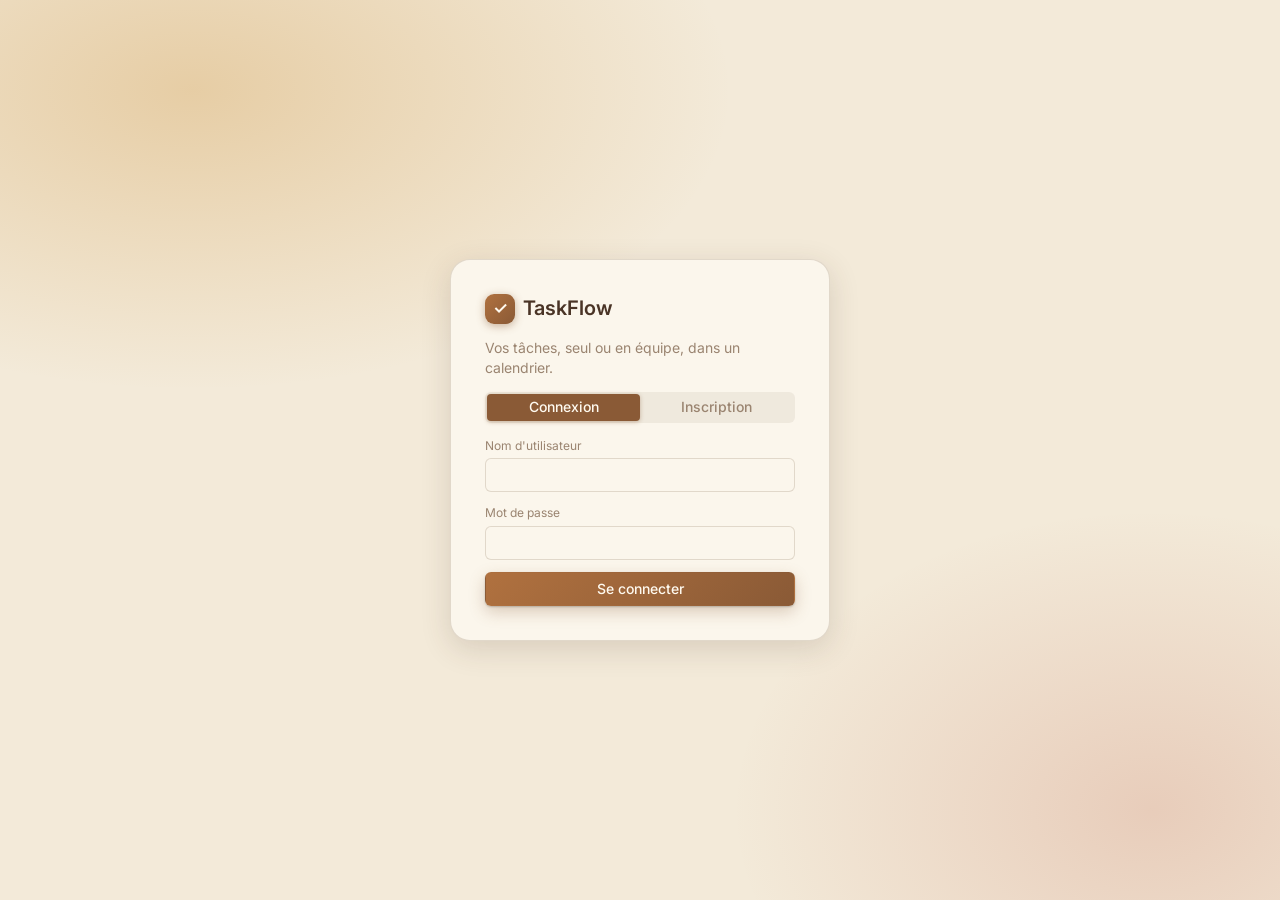
==== frontend/index.html @ 458ee718 "TaskFlow : gestion de projet (Gantt, chemin critique), calendrier à fuseaux horaires, messagerie, ad" ====
<!doctype html>
<html lang="fr">
<head>
  <meta charset="utf-8">
  <meta name="viewport" content="width=device-width, initial-scale=1">
  <title>TaskFlow</title>
  <link rel="preconnect" href="https://fonts.googleapis.com">
  <link rel="preconnect" href="https://fonts.gstatic.com" crossorigin>
  <link href="https://fonts.googleapis.com/css2?family=Inter:wght@400;500;600;700&display=swap" rel="stylesheet">
  <link rel="stylesheet" href="css/style.css">
  <script src="config.js"></script>
  <script>
    // Filet de sécurité : une erreur JavaScript ne doit jamais laisser un écran vide sans explication.
    (function () {
      function show(msg) {
        var b = document.getElementById("fatal");
        if (!b) { b = document.createElement("div"); b.id = "fatal"; b.setAttribute("role", "alert"); document.body.appendChild(b); }
        b.textContent = "Erreur d'affichage : " + msg + " — rechargez la page avec Cmd+Maj+R (ou Ctrl+F5). Si le problème persiste, signalez ce message.";
      }
      window.addEventListener("error", function (e) { show(e.message || "script introuvable"); });
      window.addEventListener("unhandledrejection", function (e) { show((e.reason && e.reason.message) || String(e.reason)); });
    })();
  </script>
</head>
<body>
  <div id="auth" hidden>
    <div class="auth-card">
      <div class="brand big"><span class="logo">✓</span> TaskFlow</div>
      <p class="muted">Vos tâches, seul ou en équipe, dans un calendrier.</p>
      <div class="seg" id="auth-tabs">
        <button class="on" data-auth-tab="login">Connexion</button>
        <button data-auth-tab="register">Inscription</button>
      </div>
      <form id="login-form" class="stack">
        <label>Nom d'utilisateur<input name="username" required autocomplete="username"></label>
        <label>Mot de passe<input name="password" type="password" required autocomplete="current-password"></label>
        <button class="btn primary">Se connecter</button>
      </form>
      <form id="register-form" class="stack" hidden>
        <label>Nom d'utilisateur<input name="username" required autocomplete="username"></label>
        <label>Email<input name="email" type="email" required autocomplete="email"></label>
        <label>Mot de passe<input name="password" type="password" required minlength="8" autocomplete="new-password"></label>
        <button class="btn primary">Créer mon compte</button>
      </form>
    </div>
  </div>

  <div id="app" hidden>
    <aside id="sidebar"></aside>
    <main>
      <header id="toolbar"></header>
      <section id="view"></section>
    </main>
    <aside id="panel"></aside>
  </div>

  <dialog id="modal"></dialog>
  <div id="toast" role="status" aria-live="polite"></div>
  <script type="module" src="js/app.js"></script>
</body>
</html>
---- frontend/css/style.css ----
:root {
  /* Palette crème & brun */
  --bg: #fbf6ec;
  --side: #f3ead9;
  --hover: rgba(98, 66, 40, 0.075);
  --border: rgba(98, 66, 40, 0.17);
  --text: #4a3426;
  --muted: #9a8470;
  --accent: #8a5a36;
  --on-accent: #fffaf0;
  --today: #b5472f;
  --danger: #b5472f;
  --ok: #5f7a3a;
  --amber: #c98a2b;
  --p1: #b5472f;
  --p2: #b9803f;
  --p3: #a39382;
  --teal: #2f8f86;
  --grad: linear-gradient(135deg, #b0713f, #8a5a36);
  --shadow-sm: 0 1px 2px rgba(74, 52, 38, 0.08), 0 2px 8px rgba(74, 52, 38, 0.05);
  --shadow: 0 8px 30px rgba(74, 52, 38, 0.16);
  --radius: 6px;
  color-scheme: light;
}
:root[data-theme="dark"] {
  --bg: #1f1812;
  --side: #271e16;
  --hover: rgba(239, 227, 208, 0.07);
  --border: rgba(239, 227, 208, 0.13);
  --text: #efe3d0;
  --muted: #a08d78;
  --accent: #d2a06a;
  --on-accent: #2a1d12;
  --today: #e3765a;
  --danger: #e3765a;
  --ok: #9bb36a;
  --amber: #e0a84a;
  --p1: #e3765a;
  --p2: #d2a06a;
  --p3: #8f8070;
  --teal: #4fb5aa;
  --grad: linear-gradient(135deg, #e0b07a, #c98f55);
  --shadow-sm: 0 1px 2px rgba(0, 0, 0, 0.4), 0 2px 8px rgba(0, 0, 0, 0.25);
  --shadow: 0 8px 30px rgba(0, 0, 0, 0.55);
  color-scheme: dark;
}

* { box-sizing: border-box; }
[hidden] { display: none !important; }
html, body { height: 100%; margin: 0; }
body {
  background: var(--bg);
  color: var(--text);
  font: 14px/1.45 Inter, -apple-system, BlinkMacSystemFont, "Segoe UI", sans-serif;
  -webkit-font-smoothing: antialiased;
}
button, input, select, textarea { font: inherit; color: inherit; }
button { cursor: pointer; background: none; border: 0; padding: 0; }
h1, h2, h3 { margin: 0; font-weight: 600; }
.muted { color: var(--muted); }
.small { font-size: 12px; }
.pad { padding: 4px 8px; }
.grow { flex: 1; min-width: 0; }
.ellipsis { overflow: hidden; text-overflow: ellipsis; white-space: nowrap; }
.row { display: flex; gap: 8px; align-items: center; }
.row.end { justify-content: flex-end; margin-top: 16px; }
.stack { display: flex; flex-direction: column; gap: 12px; }
.stack-sm { display: flex; flex-direction: column; gap: 4px; }

/* ---------- champs ---------- */
input, select, textarea {
  background: var(--bg);
  border: 1px solid var(--border);
  border-radius: var(--radius);
  padding: 6px 8px;
  min-width: 0;
}
input:focus, select:focus, textarea:focus, button:focus-visible {
  outline: 2px solid color-mix(in srgb, var(--accent) 55%, transparent);
  outline-offset: 0;
}
label { display: flex; flex-direction: column; gap: 4px; font-size: 12px; color: var(--muted); }
label.block { margin-top: 12px; }
label input, label select, label textarea { color: var(--text); font-size: 14px; }
textarea { resize: vertical; width: 100%; }
input:disabled, select:disabled, textarea:disabled { opacity: 0.7; background: transparent; }

/* ---------- boutons ---------- */
.btn {
  padding: 6px 12px; border-radius: var(--radius); border: 1px solid var(--border);
  font-weight: 500; display: inline-flex; align-items: center; gap: 8px; white-space: nowrap;
}
.btn:hover { background: var(--hover); }
.btn.primary { background: var(--accent); border-color: var(--accent); color: var(--on-accent); }
.btn.primary:hover { filter: brightness(1.08); background: var(--accent); }
.btn.ghost { border-color: transparent; }
.btn.sq { width: 30px; justify-content: center; padding: 6px 0; font-size: 16px; }
.btn.danger, .btn.ghost.danger { color: var(--danger); }
.icon-btn { width: 24px; height: 24px; border-radius: 4px; color: var(--muted); display: inline-grid; place-items: center; }
.icon-btn:hover { background: var(--hover); color: var(--text); }
kbd { font: 11px Inter, sans-serif; padding: 0 5px; border-radius: 4px; background: rgba(255, 250, 240, 0.25); }
.seg { display: inline-flex; background: var(--hover); border-radius: var(--radius); padding: 2px; }
.seg button { padding: 3px 10px; border-radius: 4px; color: var(--muted); font-weight: 500; }
.seg button.on { background: var(--bg); color: var(--text); box-shadow: 0 1px 2px rgba(0, 0, 0, 0.15); }

/* ---------- avatars ---------- */
.avatar {
  --h: 200;
  display: inline-grid; place-items: center; flex: none;
  width: 22px; height: 22px; border-radius: 50%;
  background: hsl(calc(14 + var(--h) * 0.17) 36% 42%); color: #fffaf0; font-size: 9px; font-weight: 700;
}
.avatar.sm { width: 20px; height: 20px; font-size: 8px; }
.avatar.xs { width: 16px; height: 16px; font-size: 7px; }
.avatars { display: inline-flex; align-items: center; gap: 8px; padding: 3px 6px; border-radius: var(--radius); }
.avatars:hover { background: var(--hover); }
.avatars .avatar + .avatar { margin-left: -12px; box-shadow: 0 0 0 2px var(--bg); }

/* ---------- mise en page ---------- */
#app { display: flex; height: 100vh; overflow: hidden; }
#sidebar {
  width: 248px; flex: none; background: var(--side); border-right: 1px solid var(--border);
  padding: 12px 8px; display: flex; flex-direction: column; gap: 12px; overflow-y: auto;
}
main { flex: 1; min-width: 0; display: flex; flex-direction: column; }
#toolbar { display: flex; align-items: center; gap: 12px; padding: 10px 16px; border-bottom: 1px solid var(--border); min-height: 53px; }
#toolbar h1 { font-size: 18px; white-space: nowrap; }
#toolbar h1::first-letter { text-transform: uppercase; }
#view { flex: 1; min-height: 0; overflow: auto; }
.nav { display: flex; gap: 2px; }
.tag { padding: 2px 8px; border-radius: 4px; background: var(--hover); font-size: 12px; color: var(--muted); max-width: 200px; overflow: hidden; text-overflow: ellipsis; white-space: nowrap; }
.brand { display: flex; align-items: center; gap: 8px; font-weight: 600; padding: 4px 8px; }
.brand.big { font-size: 20px; padding: 0; }
.logo { display: inline-grid; place-items: center; width: 22px; height: 22px; border-radius: 6px; background: var(--accent); color: var(--on-accent); font-size: 13px; }

/* ---------- barre latérale ---------- */
.side-section { display: flex; flex-direction: column; gap: 2px; border-radius: var(--radius); }
.side-section.grow { flex: 1; min-height: 80px; }
.side-title { display: flex; align-items: center; justify-content: space-between; padding: 4px 8px; font-size: 12px; font-weight: 500; color: var(--muted); }
.count { font-size: 11px; background: var(--hover); border-radius: 10px; padding: 0 7px; color: var(--muted); }
.proj { display: flex; align-items: center; gap: 8px; padding: 5px 8px; border-radius: var(--radius); text-align: left; overflow: hidden; white-space: nowrap; text-overflow: ellipsis; }
.proj:hover { background: var(--hover); }
.proj.active { background: var(--hover); font-weight: 600; }
.dot { --h: 200; width: 8px; height: 8px; border-radius: 50%; background: hsl(calc(14 + var(--h) * 0.17) 42% 48%); flex: none; }
.side-foot { display: flex; align-items: center; gap: 6px; padding: 8px 4px 0; border-top: 1px solid var(--border); }

.mini { padding: 0 4px; }
.mini-head { display: flex; justify-content: space-between; align-items: center; padding: 2px 4px 6px; text-transform: capitalize; }
.mini-grid { display: grid; grid-template-columns: repeat(7, 1fr); gap: 1px; text-align: center; }
.mini-grid i { font-style: normal; font-size: 10px; color: var(--muted); padding: 2px 0; }
.mday { height: 26px; border-radius: 50%; font-size: 12px; position: relative; }
.mday:hover { background: var(--hover); }
.mday.out { color: var(--muted); opacity: 0.55; }
.mday.inweek { background: var(--hover); border-radius: 0; }
.mday.today { background: var(--today); color: var(--on-accent); font-weight: 600; border-radius: 50%; }
.mday.has::after { content: ""; position: absolute; bottom: 2px; left: 50%; width: 3px; height: 3px; margin-left: -1.5px; border-radius: 50%; background: var(--accent); }
.mday.today.has::after { background: var(--on-accent); }

.dragging { opacity: 0.4; }
.drop-over { background: color-mix(in srgb, var(--accent) 12%, transparent) !important; outline: 1px dashed var(--accent); outline-offset: -2px; }

.more { text-align: left; font-size: 11px; color: var(--muted); padding: 0 6px; }
.more:hover { color: var(--text); }

/* ---------- tableau ---------- */
.board { display: grid; grid-template-columns: repeat(3, minmax(240px, 1fr)); gap: 16px; padding: 16px; align-items: start; min-height: 100%; }
.col { background: var(--side); border-radius: 8px; padding: 8px; min-height: 200px; }
.col-head { display: flex; align-items: center; gap: 8px; padding: 4px 6px 8px; }
.card { --c: var(--p2); background: var(--bg); border: 1px solid var(--border); border-left: 3px solid var(--c); border-radius: var(--radius); padding: 8px 10px; cursor: pointer; }
.card.p1 { --c: var(--p1); } .card.p3 { --c: var(--p3); }
.card:hover { box-shadow: 0 2px 8px rgba(0, 0, 0, 0.1); }
.card .meta { display: flex; gap: 8px; align-items: center; margin-top: 6px; font-size: 12px; color: var(--muted); }
.late-text { color: var(--today); }

/* ---------- panneau de détail ---------- */
#panel {
  width: 0; flex: none; overflow: hidden; border-left: 0 solid var(--border);
  background: var(--bg); transition: width 0.18s ease;
}
#panel.open { width: 360px; border-left-width: 1px; overflow-y: auto; padding: 12px 16px 24px; }
.panel-head { display: flex; justify-content: space-between; align-items: center; margin-bottom: 8px; }
.title-input { width: 100%; font-size: 20px; font-weight: 600; border-color: transparent; padding: 6px 4px; background: transparent; }
.title-input:hover:not(:disabled) { background: var(--hover); }
.props { display: grid; grid-template-columns: 1fr 1fr; gap: 10px; margin-top: 8px; }
.comments { margin-top: 20px; border-top: 1px solid var(--border); padding-top: 12px; }
.comments h3, .modal-card h3 { font-size: 13px; margin: 14px 0 8px; }
.comment { display: flex; gap: 8px; margin-bottom: 12px; }
.comments form input { flex: 1; }

/* ---------- modales, notifications, états vides ---------- */
dialog { border: 0; padding: 0; background: transparent; color: var(--text); max-width: 100vw; }
dialog::backdrop { background: rgba(0, 0, 0, 0.45); }
.modal-card { width: min(480px, 92vw); background: var(--bg); border: 1px solid var(--border); border-radius: 10px; box-shadow: var(--shadow); padding: 20px; }
.modal-card h2 { font-size: 16px; margin-bottom: 4px; }
.member { display: flex; align-items: center; gap: 10px; padding: 4px 0; }
.empty { display: grid; place-content: center; justify-items: center; gap: 12px; height: 100%; text-align: center; }
#toast {
  position: fixed; bottom: 20px; left: 50%; transform: translate(-50%, 20px); opacity: 0; pointer-events: none;
  background: var(--text); color: var(--bg); padding: 8px 14px; border-radius: var(--radius);
  white-space: pre-line; max-width: 80vw; transition: 0.2s; z-index: 10;
}
#toast.show { opacity: 1; transform: translate(-50%, 0); }

/* ---------- authentification ---------- */
#auth { min-height: 100vh; display: grid; place-items: center; padding: 16px; background: var(--side); }
.auth-card { width: min(380px, 100%); background: var(--bg); border: 1px solid var(--border); border-radius: 12px; box-shadow: var(--shadow); padding: 28px; display: flex; flex-direction: column; gap: 14px; }
.auth-card p { margin: 0; }
.auth-card .seg { align-self: stretch; }
.auth-card .seg button { flex: 1; }
.auth-card .btn { justify-content: center; }

/* ---------- petits écrans ---------- */
@media (max-width: 900px) {
  #sidebar { display: none; }
  #panel.open { position: fixed; inset: 0 0 0 auto; width: min(360px, 100vw); box-shadow: var(--shadow); z-index: 5; }
  #toolbar { flex-wrap: wrap; }
  .tag, .avatars .muted { display: none; }
}
@media (prefers-reduced-motion: reduce) { * { transition: none !important; } }

/* ---------- vue liste ---------- */
.list { max-width: 980px; margin: 0 auto; padding: 16px 24px 48px; }
.quick-add { display: flex; align-items: center; gap: 8px; border: 1px solid var(--border); border-radius: 8px; padding: 2px 12px; margin-bottom: 12px; }
.quick-add:focus-within { border-color: var(--accent); box-shadow: 0 0 0 3px color-mix(in srgb, var(--accent) 20%, transparent); }
.quick-add .plus { color: var(--muted); font-size: 18px; }
.quick-add input { flex: 1; border: 0; outline: 0 !important; background: transparent; padding: 9px 0; font-size: 14px; }
.filters { display: flex; align-items: center; gap: 14px; flex-wrap: wrap; padding: 6px 0 10px; border-bottom: 1px solid var(--border); }
label.inline { flex-direction: row; align-items: center; gap: 6px; }
label.inline select { padding: 3px 6px; font-size: 12px; }
.group { margin-top: 18px; }
.group-head { display: flex; align-items: center; gap: 8px; padding: 4px 8px; font-size: 13px; }
.task-row { display: grid; grid-template-columns: 22px 8px minmax(0, 1fr) 84px 130px 90px; gap: 10px; align-items: center; padding: 7px 8px; border-radius: var(--radius); cursor: pointer; border-bottom: 1px solid color-mix(in srgb, var(--border) 50%, transparent); }
.task-row:hover { background: var(--hover); }
.task-row.done .r-title { text-decoration: line-through; color: var(--muted); }
.check { width: 18px; height: 18px; border-radius: 50%; border: 1.5px solid var(--muted); display: inline-grid; place-items: center; font-size: 11px; color: transparent; }
button.check:hover { border-color: var(--accent); color: var(--accent); }
.check.on { background: var(--accent); border-color: var(--accent); color: var(--on-accent); }
.pdot { width: 8px; height: 8px; border-radius: 50%; background: var(--p2); }
.pdot.p1 { background: var(--p1); } .pdot.p3 { background: var(--p3); }
.r-title { overflow: hidden; text-overflow: ellipsis; white-space: nowrap; font-weight: 500; }
.pill { justify-self: start; font-size: 11px; padding: 1px 8px; border-radius: 10px; background: var(--hover); color: var(--muted); white-space: nowrap; }
.pill.s-doing { background: color-mix(in srgb, var(--accent) 20%, transparent); color: var(--accent); }
.pill.s-done { background: color-mix(in srgb, var(--ok) 18%, transparent); color: var(--ok); }
.r-who { display: flex; align-items: center; gap: 6px; font-size: 12px; min-width: 0; }
.r-date { text-align: right; font-size: 12px; color: var(--muted); white-space: nowrap; }
.small-empty { padding: 48px 0; height: auto; }
@media (max-width: 700px) {
  .task-row { grid-template-columns: 22px 8px minmax(0, 1fr) 80px; }
  .task-row .pill, .task-row .r-who { display: none; }
  .list { padding: 12px; }
}

/* ---------- gestion de projet : indicateurs ---------- */
#view:has(.gantt) { display: flex; flex-direction: column; overflow: hidden; }
.kpis { display: grid; grid-template-columns: repeat(4, minmax(150px, 1fr)); gap: 12px; padding: 14px 16px 8px; }
.kpi { border: 1px solid var(--border); border-radius: 10px; padding: 10px 14px; display: flex; flex-direction: column; gap: 2px; background: var(--bg); }
.k-label { font-size: 12px; color: var(--muted); }
.kpi b { font-size: 22px; font-weight: 600; letter-spacing: -0.01em; }
.kpi small { color: var(--muted); font-size: 12px; }
.kpi b.bad, .bad { color: var(--today); }
.ok { color: var(--ok); }
.meter { height: 5px; border-radius: 3px; background: var(--hover); overflow: hidden; margin: 2px 0; }
.meter i { display: block; height: 100%; background: var(--accent); border-radius: 3px; }
.g-tools { display: flex; gap: 16px; align-items: flex-start; justify-content: space-between; padding: 4px 16px 10px; flex-wrap: wrap; }
.risks { display: flex; flex-direction: column; gap: 2px; min-width: 260px; flex: 1; }
.risk { display: flex; align-items: center; gap: 8px; text-align: left; font-size: 12.5px; padding: 3px 6px; border-radius: var(--radius); }
button.risk:hover { background: var(--hover); }
.sev { width: 8px; height: 8px; border-radius: 50%; flex: none; background: var(--muted); }
.sev-high { background: var(--today); } .sev-medium { background: var(--amber); } .sev-low { background: var(--accent); } .sev-ok { background: var(--ok); }
.g-actions { display: flex; gap: 8px; align-items: center; flex-wrap: wrap; justify-content: flex-end; }
.btn:disabled { opacity: 0.45; cursor: not-allowed; }
.workload { display: flex; gap: 6px; }
.wl { font-size: 12px; padding: 2px 8px; border-radius: 10px; background: var(--hover); color: var(--muted); }
.wl b { color: var(--text); margin-left: 2px; }
.wl.over { background: color-mix(in srgb, var(--today) 18%, transparent); color: var(--today); }
.check-label { cursor: pointer; }

/* ---------- Gantt ---------- */
.gantt { flex: 1; min-height: 0; overflow: auto; border-top: 1px solid var(--border); position: relative; }
.g-head { position: sticky; top: 0; z-index: 6; display: flex; width: max-content; background: var(--bg); border-bottom: 1px solid var(--border); }
.g-corner { position: sticky; left: 0; z-index: 7; flex: none; width: 260px; background: var(--bg); border-right: 1px solid var(--border); padding: 28px 12px 6px; font-size: 12px; color: var(--muted); }
.g-months { display: flex; height: 22px; }
.g-month { flex: none; font-size: 12px; font-weight: 600; text-transform: capitalize; padding: 3px 8px; border-left: 1px solid var(--border); overflow: hidden; white-space: nowrap; }
.g-days { display: flex; height: 34px; border-top: 1px solid color-mix(in srgb, var(--border) 60%, transparent); }
.g-day { flex: none; display: flex; flex-direction: column; align-items: center; justify-content: center; font-size: 11px; color: var(--muted); line-height: 1.15; }
.g-day small { font-size: 9px; text-transform: uppercase; }
.g-day.wk { background: color-mix(in srgb, var(--hover) 70%, transparent); }
.g-day.today { color: var(--today); font-weight: 700; }
.g-body { display: flex; width: max-content; }
.g-names { position: sticky; left: 0; z-index: 4; flex: none; width: 260px; background: var(--bg); border-right: 1px solid var(--border); }
.g-name { display: flex; align-items: center; gap: 8px; padding: 0 12px; border-bottom: 1px solid color-mix(in srgb, var(--border) 55%, transparent); cursor: pointer; font-size: 13px; }
.g-name:hover { background: var(--hover); }
.g-name.done { color: var(--muted); }
.g-name.unplanned { color: var(--muted); font-style: italic; }
.crit-dot { width: 6px; height: 6px; border-radius: 50%; background: var(--today); flex: none; }
.crit-dot.off { background: transparent; }
.g-canvas { position: relative; flex: none; cursor: default;
  background-image: linear-gradient(to bottom, transparent calc(var(--row) - 1px), color-mix(in srgb, var(--border) 55%, transparent) calc(var(--row) - 1px));
  background-size: 100% var(--row); }
.g-wk { position: absolute; top: 0; bottom: 0; background: color-mix(in srgb, var(--hover) 60%, transparent); }
.g-today { position: absolute; top: 0; bottom: 0; width: 2px; margin-left: -1px; background: var(--today); opacity: 0.75; z-index: 2; }
.g-deadline { position: absolute; top: 0; bottom: 0; border-left: 2px dashed var(--amber); z-index: 2; }
.g-deadline span { position: sticky; top: 2px; margin-left: 4px; font-size: 11px; color: var(--amber); background: var(--bg); padding: 0 4px; border-radius: 3px; }
.g-svg { position: absolute; inset: 0; pointer-events: none; z-index: 3; overflow: visible; }
.g-arrow { fill: none; stroke: var(--muted); stroke-width: 1.3; opacity: 0.85; }
.g-arrow.hot { stroke: var(--today); stroke-width: 1.8; opacity: 1; }
.arr-head { fill: var(--muted); } .arr-head.hot { fill: var(--today); }

.gbar { --c: var(--p2); position: absolute; z-index: 4; height: 24px; border-radius: 6px; cursor: grab; overflow: hidden;
  background: color-mix(in srgb, var(--c) 24%, var(--bg)); border: 1px solid color-mix(in srgb, var(--c) 70%, transparent); touch-action: none; user-select: none; }
.gbar.p1 { --c: var(--p1); } .gbar.p3 { --c: var(--p3); }
.gbar.ro { cursor: pointer; }
.gbar:hover { background: color-mix(in srgb, var(--c) 34%, var(--bg)); }
.gbar .fill { position: absolute; left: 0; top: 0; bottom: 0; background: color-mix(in srgb, var(--c) 55%, transparent); pointer-events: none; }
.gbar.done { opacity: 0.6; }
.gbar.crit { box-shadow: 0 0 0 2px color-mix(in srgb, var(--today) 80%, transparent); }
.gbar.late:not(.done) { border-style: dashed; border-color: var(--today); }
.gbar.dragging { cursor: grabbing; opacity: 0.85; box-shadow: var(--shadow); z-index: 8; }
.gbar .h { position: absolute; top: 0; bottom: 0; width: 7px; cursor: ew-resize; z-index: 2; opacity: 0; background: color-mix(in srgb, var(--c) 80%, transparent); }
.gbar:hover .h { opacity: 0.55; }
.gbar .h.l { left: 0; } .gbar .h.r { right: 0; }
.gb-title { position: relative; display: block; padding: 0 10px; line-height: 22px; font-size: 12px; font-weight: 500; white-space: nowrap; overflow: hidden; text-overflow: ellipsis; pointer-events: none; }
.gb-out { position: absolute; z-index: 4; line-height: 22px; font-size: 12px; color: var(--muted); white-space: nowrap; pointer-events: none; }
.gmile { --c: var(--p2); position: absolute; z-index: 4; width: 14px; height: 14px; margin: 2px; transform: rotate(45deg); border-radius: 2px; cursor: pointer;
  background: var(--c); border: 1px solid color-mix(in srgb, var(--c) 60%, #2a1d12); }
.gmile.p1 { --c: var(--p1); } .gmile.p3 { --c: var(--p3); }
.gmile.done { opacity: 0.5; } .gmile.crit { box-shadow: 0 0 0 2px color-mix(in srgb, var(--today) 80%, transparent); }

/* ---------- panneau : dépendances ; fenêtres IA ---------- */
.deps { margin-top: 14px; border-top: 1px solid var(--border); padding-top: 10px; max-height: 190px; overflow-y: auto; }
.deps h3 { font-size: 13px; margin: 0 0 6px; }
label.inline.dep { padding: 2px 0; }
.nowrap { white-space: nowrap; }
.modal-card { max-height: 92vh; overflow-y: auto; }

@media (max-width: 900px) {
  .kpis { grid-template-columns: repeat(2, 1fr); }
  .g-corner, .g-names { width: 150px; }
}

/* ---------- vue Équipe ---------- */
.team-view { padding: 18px 20px 40px; max-width: 1200px; margin: 0 auto; }
.team-head { display: flex; align-items: baseline; gap: 14px; margin-bottom: 14px; flex-wrap: wrap; }
.team-head h2 { font-size: 18px; }
.team-grid { display: grid; grid-template-columns: repeat(auto-fill, minmax(300px, 1fr)); gap: 14px; align-items: start; }
.member-card { --st: var(--muted); border: 1px solid var(--border); border-top: 3px solid var(--st); border-radius: 10px; background: var(--bg); padding: 12px 14px 14px; display: flex; flex-direction: column; gap: 10px; }
.member-card.st-late { --st: var(--today); }
.member-card.st-over { --st: var(--amber); }
.member-card.st-ok { --st: var(--ok); }
.member-card.st-free { --st: var(--muted); }
.member-card header { display: flex; align-items: center; gap: 10px; }
.member-card .avatar { width: 32px; height: 32px; font-size: 11px; }
.badge { font-size: 11px; font-weight: 600; padding: 2px 9px; border-radius: 10px; white-space: nowrap; background: color-mix(in srgb, var(--st) 16%, transparent); color: var(--st); }
.badge.st-late { --st: var(--today); } .badge.st-over { --st: var(--amber); } .badge.st-ok { --st: var(--ok); } .badge.st-free { --st: var(--muted); }
.tm-progress small { font-size: 12px; }
.tm-sec h4 { margin: 0 0 4px; font-size: 11px; font-weight: 600; text-transform: uppercase; letter-spacing: 0.05em; color: var(--muted); }
.tl { display: flex; align-items: center; gap: 10px; width: 100%; text-align: left; padding: 5px 8px; border-radius: var(--radius); font-size: 13px; }
.tl:hover { background: var(--hover); }
.tl-meta { font-size: 12px; color: var(--muted); white-space: nowrap; }
.tl.late .tl-meta { color: var(--today); font-weight: 600; }
.member-card p { margin: 0; }

/* ---------- tableaux de bord ---------- */
.dash { max-width: 1240px; margin: 0 auto; padding: 18px 20px 48px; }
.dash-hello { margin-bottom: 14px; }
.dash-hello h2 { font-size: 24px; letter-spacing: -0.02em; }
.dash-hello p { margin: 4px 0 0; }
.dash-kpis { padding: 0 0 14px; }
.dash-kpis.five { grid-template-columns: repeat(5, minmax(140px, 1fr)); }
.dash-grid { display: grid; grid-template-columns: repeat(12, minmax(0, 1fr)); gap: 14px; }
.card { border: 1px solid var(--border); border-radius: 12px; background: var(--bg); padding: 14px 16px 16px; min-width: 0; }
.card > header { display: flex; align-items: center; justify-content: space-between; gap: 8px; margin-bottom: 10px; }
.card h3 { font-size: 13px; font-weight: 600; margin: 0; }
.span-4 { grid-column: span 4; } .span-5 { grid-column: span 5; } .span-6 { grid-column: span 6; }
.span-7 { grid-column: span 7; } .span-8 { grid-column: span 8; } .span-12 { grid-column: span 12; }
.block { display: block; }
.sub { margin: 14px 0 6px; font-size: 11px; font-weight: 600; text-transform: uppercase; letter-spacing: 0.05em; color: var(--muted); }

/* graphiques */
.chart { width: 100%; height: auto; display: block; overflow: visible; }
.chart .ax { fill: var(--muted); font-size: 10px; }
.chart .grid { stroke: var(--border); stroke-width: 1; }
.chart .seg-bg { fill: none; stroke: var(--hover); }
.chart .seg { fill: none; }
.seg-todo { stroke: var(--p3); } .seg-doing { stroke: var(--accent); } .seg-done { stroke: var(--ok); } .seg-ring { stroke: var(--accent); }
.chart .d-top { fill: var(--text); font-size: 26px; font-weight: 600; }
.chart .r-txt { fill: var(--text); font-size: 11px; font-weight: 600; }
.chart.ring { width: 46px; height: 46px; flex: none; }
.chart.donut { width: 140px; flex: none; }
.chart .l-created { fill: none; stroke: var(--muted); stroke-width: 1.8; stroke-dasharray: 5 4; }
.chart .l-done { fill: none; stroke: var(--ok); stroke-width: 2.2; }
.chart .a-done { fill: color-mix(in srgb, var(--ok) 16%, transparent); }
.chart .dot-created { fill: var(--muted); } .chart .dot-done { fill: var(--ok); }
.chart .bar { fill: color-mix(in srgb, var(--accent) 70%, var(--bg)); }
.chart .bar.today { fill: var(--accent); }
.split { display: flex; align-items: center; gap: 18px; }
.legend-list { list-style: none; margin: 0; padding: 0; display: flex; flex-direction: column; gap: 6px; flex: 1; font-size: 13px; }
.legend-list li { display: flex; align-items: center; gap: 8px; }
.legend-list b { margin-left: auto; }
.sw { display: inline-block; width: 10px; height: 10px; border-radius: 3px; flex: none; }
.sw.seg-todo { background: var(--p3); } .sw.seg-doing { background: var(--accent); } .sw.seg-done, .sw.l-done, .sw.s-done { background: var(--ok); }
.sw.l-created { background: var(--muted); } .sw.s-open { background: var(--p2); } .sw.s-late { background: var(--today); }
.legend { display: flex; align-items: center; gap: 6px; margin: 8px 0 0; font-size: 12px; color: var(--muted); flex-wrap: wrap; }
.legend .sw { margin-left: 10px; } .legend .sw:first-child { margin-left: 0; }
.pbar { display: grid; grid-template-columns: 62px 1fr 22px; align-items: center; gap: 8px; font-size: 12px; padding: 2px 0; }
.pbar > div { height: 6px; border-radius: 3px; background: var(--hover); overflow: hidden; }
.pbar i { display: block; height: 100%; border-radius: 3px; } .pbar i.p1 { background: var(--p1); } .pbar i.p2 { background: var(--p2); } .pbar i.p3 { background: var(--p3); }
.pbar b { text-align: right; }

/* accueil : focus, semaine, alertes, projets */
.frows, .alerts, .drows, .trows, .risks-list { display: flex; flex-direction: column; gap: 2px; }
.frow { display: flex; align-items: center; gap: 10px; padding: 3px 4px; border-radius: var(--radius); }
.frow:hover { background: var(--hover); }
.frow-main { display: flex; align-items: center; gap: 10px; flex: 1; min-width: 0; text-align: left; padding: 4px 0; font-size: 13.5px; font-weight: 500; }
.frow.is-late .frow-main { font-weight: 600; }
.late-text.small, .small.late-text { font-size: 12px; }
.wstrip { display: grid; grid-template-columns: repeat(7, minmax(0, 1fr)); gap: 6px; }
.wday { border: 1px solid var(--border); border-radius: 8px; padding: 6px; min-height: 96px; display: flex; flex-direction: column; gap: 4px; min-width: 0; }
.wday.today { border-color: var(--today); background: color-mix(in srgb, var(--today) 6%, transparent); }
.wday-h { display: flex; align-items: baseline; justify-content: space-between; font-size: 11px; color: var(--muted); text-transform: capitalize; }
.wday-h b { font-size: 15px; color: var(--text); font-weight: 600; }
.wday.today .wday-h b { color: var(--today); }
.wchip { text-align: left; font-size: 11.5px; padding: 2px 6px; border-radius: 4px; overflow: hidden; text-overflow: ellipsis; white-space: nowrap;
  background: color-mix(in srgb, var(--accent) 16%, var(--bg)); border-left: 3px solid var(--accent); }
.wchip:hover { background: color-mix(in srgb, var(--accent) 28%, var(--bg)); }
.alert { display: flex; align-items: center; gap: 10px; text-align: left; padding: 6px 6px; border-radius: var(--radius); font-size: 13px; }
.alert:hover { background: var(--hover); }
.proj-cards { display: grid; grid-template-columns: repeat(auto-fill, minmax(290px, 1fr)); gap: 12px; }
.proj-card { --st: var(--muted); display: flex; align-items: center; gap: 14px; text-align: left; border: 1px solid var(--border); border-left: 4px solid var(--st); border-radius: 10px; padding: 12px 14px; }
.proj-card:hover { background: var(--hover); }
.proj-card.h-ok { --st: var(--ok); } .proj-card.h-risk { --st: var(--amber); } .proj-card.h-late { --st: var(--today); } .proj-card.h-free { --st: var(--muted); }
.pc-name { font-weight: 600; font-size: 14.5px; }
.pc-line { display: flex; align-items: center; gap: 8px; margin-top: 6px; flex-wrap: wrap; }
.badge.h-ok { --st: var(--ok); } .badge.h-risk { --st: var(--amber); } .badge.h-late { --st: var(--today); } .badge.h-free { --st: var(--muted); }

/* synthèse projet : équipe, échéances */
.trow { display: grid; grid-template-columns: 20px 90px 1fr auto; align-items: center; gap: 10px; text-align: left; padding: 5px 4px; border-radius: var(--radius); }
.trow:hover { background: var(--hover); }
.tname { font-size: 13px; }
.stack-bar { display: flex; height: 10px; border-radius: 5px; overflow: hidden; background: var(--hover); }
.stack-bar i { display: block; height: 100%; } .stack-bar .s-done { background: var(--ok); } .stack-bar .s-open { background: var(--p2); } .stack-bar .s-late { background: var(--today); }
.drow { display: flex; align-items: center; gap: 10px; text-align: left; padding: 5px 6px; border-radius: var(--radius); font-size: 13px; }
button.drow:hover { background: var(--hover); }
.dd { width: 52px; flex: none; font-size: 12px; font-weight: 600; color: var(--accent); }
.dd.ok { color: var(--ok); }
.homebtn { font-weight: 600; margin-bottom: 4px; }
.home-ico { width: 14px; text-align: center; font-size: 15px; color: var(--accent); }

@media (max-width: 1000px) {
  .span-4, .span-5, .span-6, .span-7, .span-8 { grid-column: span 12; }
  .dash-kpis.five { grid-template-columns: repeat(2, 1fr); }
  .wstrip { grid-template-columns: repeat(7, minmax(88px, 1fr)); overflow-x: auto; }
}

/* ---------- administration ---------- */
.admin { max-width: 1240px; margin: 0 auto; padding: 18px 20px 48px; display: flex; flex-direction: column; gap: 14px; }
.admin-tabs { align-self: flex-start; }
.admin-kpis { padding: 0; grid-template-columns: repeat(auto-fit, minmax(150px, 1fr)); }
.admin-bar { display: flex; gap: 10px; align-items: center; flex-wrap: wrap; }
.admin-bar input[type="search"] { min-width: 260px; flex: 0 1 340px; }
.tbl-wrap { border: 1px solid var(--border); border-radius: 12px; overflow: auto; background: var(--bg); }
.tbl { width: 100%; border-collapse: collapse; font-size: 13px; }
.tbl th { text-align: left; font-size: 11px; font-weight: 600; text-transform: uppercase; letter-spacing: 0.05em; color: var(--muted); padding: 9px 12px; background: var(--side); border-bottom: 1px solid var(--border); white-space: nowrap; }
.tbl td { padding: 9px 12px; border-bottom: 1px solid color-mix(in srgb, var(--border) 60%, transparent); vertical-align: middle; }
.tbl tbody tr:last-child td { border-bottom: 0; }
.tbl tbody tr:hover { background: var(--hover); }
.tbl tr.off td { opacity: 0.6; }
.tbl tr.off td.acts { opacity: 1; }
.ucell { display: flex; align-items: center; gap: 10px; }
.acts { text-align: right; white-space: nowrap; }
.btn.sm { padding: 3px 8px; font-size: 12px; }
.btn.ghost.danger:hover { background: color-mix(in srgb, var(--today) 12%, transparent); }
.btn.danger-fill { background: var(--today); border-color: var(--today); }
.status-list { list-style: none; margin: 0; padding: 0; display: flex; flex-direction: column; gap: 10px; font-size: 13.5px; }
.status-list li { display: flex; align-items: center; gap: 10px; }
.settings { padding: 4px 16px; }
.setting { display: flex; align-items: center; gap: 20px; padding: 14px 0; border-bottom: 1px solid var(--border); cursor: pointer; }
.setting:last-child { border-bottom: 0; }
.switch { appearance: none; -webkit-appearance: none; width: 38px; height: 22px; border-radius: 11px; background: var(--hover); border: 1px solid var(--border); position: relative; cursor: pointer; flex: none; transition: background 0.15s; padding: 0; }
.switch::after { content: ""; position: absolute; top: 2px; left: 2px; width: 16px; height: 16px; border-radius: 50%; background: var(--muted); transition: transform 0.15s, background 0.15s; }
.switch:checked { background: var(--accent); border-color: var(--accent); }
.switch:checked::after { transform: translateX(16px); background: var(--on-accent); }
.secret-row { display: flex; gap: 10px; align-items: center; margin: 12px 0; }
.secret { flex: 1; font: 600 16px ui-monospace, SFMono-Regular, Menlo, monospace; padding: 10px 12px; border-radius: var(--radius); background: var(--side); border: 1px dashed var(--accent); user-select: all; word-break: break-all; }
.warn { border: 1px solid color-mix(in srgb, var(--amber) 60%, var(--border)); background: color-mix(in srgb, var(--amber) 10%, transparent); border-radius: var(--radius); padding: 10px 12px; margin: 10px 0; font-size: 13px; }
.warn select { width: 100%; margin-top: 4px; }

#fatal { position: fixed; left: 0; right: 0; top: 0; z-index: 50; padding: 10px 16px; background: var(--today); color: var(--on-accent); font-size: 13px; text-align: center; }


/* ---------- calendrier (façon Notion Calendar) ---------- */
.cal { --gw: 52px; display: flex; flex-direction: column; height: 100%; min-height: 0; }
.cal-title { min-width: 0; }
.tzbtn { font-size: 12.5px; color: var(--muted); padding: 4px 10px; border: 1px solid var(--border); border-radius: var(--radius); white-space: nowrap; }
.tzbtn:hover { background: var(--hover); color: var(--text); }
.chead, .callday { display: grid; grid-template-columns: calc(var(--gw) * var(--gutters)) repeat(var(--days), minmax(0, 1fr)); flex: none; }
.chead { border-bottom: 1px solid var(--border); }
.ctzs { display: flex; align-items: flex-end; justify-content: flex-end; padding: 0 4px 6px; gap: 2px; }
.ctz { width: var(--gw); text-align: right; font-size: 10px; line-height: 1.25; color: var(--muted); overflow: hidden; }
.ctz b { display: block; font-weight: 600; text-transform: uppercase; letter-spacing: 0.02em; overflow: hidden; text-overflow: ellipsis; white-space: nowrap; }
.cday { display: flex; align-items: baseline; gap: 6px; padding: 10px 10px 6px; color: var(--muted); text-transform: capitalize; border-left: 1px solid var(--border); }
.cday b { font-size: 22px; font-weight: 500; color: var(--text); line-height: 1; }
.cday.today b { background: var(--today); color: var(--on-accent); border-radius: 50%; min-width: 32px; height: 32px; display: inline-grid; place-items: center; font-weight: 600; font-size: 18px; }
.cday.today span { color: var(--today); }
.callday { border-bottom: 1px solid var(--border); min-height: 30px; }
.callday-label { font-size: 10px; color: var(--muted); text-align: right; padding: 8px 8px 0 0; text-transform: uppercase; letter-spacing: 0.04em; }
.call-cell { border-left: 1px solid var(--border); padding: 3px 4px; display: flex; flex-direction: column; gap: 2px; min-width: 0; }
.ctask { --c: var(--p2); display: flex; align-items: center; gap: 4px; text-align: left; font-size: 11.5px; font-weight: 500; padding: 1px 6px; min-height: 20px; border-radius: 4px;
  background: color-mix(in srgb, var(--c) 18%, var(--bg)); border-left: 3px solid var(--c); min-width: 0; }
.ctask span { overflow: hidden; text-overflow: ellipsis; white-space: nowrap; }
.ctask:hover { background: color-mix(in srgb, var(--c) 30%, var(--bg)); }
.ctask.p1 { --c: var(--p1); } .ctask.p3 { --c: var(--p3); }
.ctask.done { opacity: 0.55; } .ctask.done span { text-decoration: line-through; }
.cscroll { flex: 1; overflow-y: auto; min-height: 0; }
.cgrid { display: grid; grid-template-columns: calc(var(--gw) * var(--gutters)) 1fr; padding-top: 8px; }
.cgut { position: relative; display: flex; }
.chours { position: relative; width: var(--gw); height: calc(var(--hour) * 24); }
.chours span { position: absolute; right: 8px; transform: translateY(-50%); font-size: 10px; color: var(--muted); white-space: nowrap; }
.chours.alt span { opacity: 0.8; }
.ccols { display: grid; grid-template-columns: repeat(var(--days), minmax(0, 1fr)); }
.ccol { position: relative; height: calc(var(--hour) * 24); border-left: 1px solid var(--border); cursor: cell;
  background-image: linear-gradient(to bottom, var(--border) 1px, transparent 1px); background-size: 100% var(--hour); }
.ccol.today { background-color: color-mix(in srgb, var(--accent) 4%, transparent); }
.cevent { --c: var(--accent); position: absolute; overflow: hidden; text-align: left; padding: 2px 6px; border-radius: 5px; font-size: 12px; line-height: 1.25;
  background: color-mix(in srgb, var(--c) 20%, var(--bg)); border-left: 3px solid var(--c); display: flex; flex-direction: column; cursor: pointer; }
.cevent:hover { background: color-mix(in srgb, var(--c) 32%, var(--bg)); z-index: 2; }
.cevent b { font-weight: 600; overflow: hidden; text-overflow: ellipsis; white-space: nowrap; }
.cevent span { color: var(--muted); font-size: 11px; white-space: nowrap; }
.cevent.ro { background-image: repeating-linear-gradient(135deg, transparent 0 6px, color-mix(in srgb, var(--c) 10%, transparent) 6px 7px); }
.cnow { position: absolute; left: 0; right: 0; height: 0; border-top: 2px solid var(--today); z-index: 3; pointer-events: none; }
.cnow i { position: absolute; left: -5px; top: -6px; width: 10px; height: 10px; border-radius: 50%; background: var(--today); }
.cal.month { height: 100%; }
.mhead { display: grid; grid-template-columns: repeat(7, 1fr); border-bottom: 1px solid var(--border); flex: none; }
.mhead div { padding: 8px 12px; color: var(--muted); font-size: 12px; text-transform: capitalize; }
.mbody { flex: 1; min-height: 0; overflow-y: auto; display: grid; grid-template-columns: repeat(7, minmax(0, 1fr)); grid-template-rows: repeat(6, minmax(104px, 1fr)); }
.mcell { border-right: 1px solid var(--border); border-bottom: 1px solid var(--border); padding: 4px; display: flex; flex-direction: column; gap: 2px; min-width: 0; cursor: cell; }
.mcell:nth-child(7n) { border-right: 0; }
.mcell.out { background: color-mix(in srgb, var(--side) 60%, transparent); }
.mcell.out .mnum { color: var(--muted); }
.mnum { align-self: flex-start; font-size: 12px; padding: 1px 6px; border-radius: 10px; margin-bottom: 2px; }
.mnum:hover { background: var(--hover); }
.mnum.today { background: var(--today); color: var(--on-accent); font-weight: 600; }
.mevent { --c: var(--accent); display: flex; align-items: center; gap: 5px; font-size: 12px; text-align: left; padding: 1px 4px; border-radius: 4px; min-width: 0; }
.mevent:hover { background: var(--hover); }
.mevent i { width: 7px; height: 7px; border-radius: 50%; background: var(--c); flex: none; }
.mevent em { font-style: normal; color: var(--muted); font-size: 11px; flex: none; }
.mevent span { overflow: hidden; text-overflow: ellipsis; white-space: nowrap; }
.when { display: grid; grid-template-columns: 1fr 110px; gap: 8px 10px; margin: 10px 0 6px; align-items: end; }
button.link { color: var(--accent); text-decoration: underline; font-size: 12px; }
#view:has(.cal) { display: flex; flex-direction: column; overflow: hidden; }


/* ---------- barre latérale (v2) ---------- */
#sidebar { gap: 10px; transition: width 0.15s ease; }
.brand .grow { flex: 1; }
.nav-main { display: flex; flex-direction: column; gap: 1px; }
.navitem { display: flex; align-items: center; gap: 10px; padding: 7px 8px; border-radius: var(--radius); text-align: left; font-weight: 500; position: relative; }
.navitem:hover { background: var(--hover); }
.navitem.active { background: var(--hover); font-weight: 600; box-shadow: inset 3px 0 0 var(--accent); }
.navitem .ico { width: 18px; text-align: center; flex: none; color: var(--muted); }
.navitem.active .ico { color: var(--accent); }
.navitem kbd { margin-left: auto; background: var(--hover); color: var(--muted); }
.navitem .ncount { margin-left: auto; }
.ncount { display: inline-grid; place-items: center; min-width: 18px; height: 18px; padding: 0 5px; border-radius: 9px; background: var(--today); color: var(--on-accent); font-size: 11px; font-weight: 600; line-height: 1; margin-left: auto; flex: none; }
.bell, .chat-btn { position: relative; }
.bell .ncount, .chat-btn .ncount { position: absolute; top: -4px; right: -6px; min-width: 15px; height: 15px; font-size: 9px; padding: 0 3px; margin: 0; }
.icon-btn.active { background: var(--hover); color: var(--accent); }
.proj-list { display: flex; flex-direction: column; gap: 1px; overflow-y: auto; min-height: 0; }
.side-section.grow { min-height: 0; }
.proj .ncount { margin-left: auto; }
.side-foot .icon-btn { flex: none; }
#app.side-collapsed #sidebar { width: 60px; align-items: stretch; padding: 12px 6px; }
#app.side-collapsed .lbl, #app.side-collapsed .navitem kbd, #app.side-collapsed .brand .logo + .lbl { display: none; }
#app.side-collapsed .brand { flex-direction: column; gap: 6px; padding: 0; }
#app.side-collapsed .navitem, #app.side-collapsed .proj { justify-content: center; padding: 8px 0; }
#app.side-collapsed .navitem .ncount { position: absolute; top: 1px; right: 4px; min-width: 15px; height: 15px; font-size: 9px; }
#app.side-collapsed .proj .ncount { position: absolute; top: 1px; right: 4px; min-width: 15px; height: 15px; font-size: 9px; }
#app.side-collapsed .proj { position: relative; }
#app.side-collapsed .side-title { justify-content: center; }
#app.side-collapsed .side-foot { flex-direction: column; border-top: 1px solid var(--border); }

/* ---------- messagerie ---------- */
#view:has(.chat) { display: flex; flex-direction: column; overflow: hidden; }
.chat { display: grid; grid-template-columns: 300px minmax(0, 1fr); grid-template-rows: minmax(0, 1fr); flex: 1; min-height: 0; }
.chat-list { border-right: 1px solid var(--border); overflow-y: auto; padding: 8px; display: flex; flex-direction: column; gap: 2px; }
.crow { display: flex; align-items: center; gap: 10px; padding: 8px; border-radius: var(--radius); text-align: left; width: 100%; }
.crow:hover { background: var(--hover); }
.crow.active { background: var(--hover); box-shadow: inset 3px 0 0 var(--accent); }
.crow-ico { flex: none; display: inline-grid; place-items: center; width: 24px; }
.crow-main { flex: 1; min-width: 0; display: flex; flex-direction: column; }
.crow-main b { font-weight: 500; overflow: hidden; text-overflow: ellipsis; white-space: nowrap; }
.crow.unread .crow-main b { font-weight: 700; }
.crow-main small { color: var(--muted); font-size: 12px; overflow: hidden; text-overflow: ellipsis; white-space: nowrap; }
.crow-meta { display: flex; flex-direction: column; align-items: flex-end; gap: 4px; flex: none; }
.crow-meta time { font-size: 11px; color: var(--muted); }
.chat-thread { display: flex; flex-direction: column; min-width: 0; min-height: 0; }
.thread-head { display: flex; align-items: center; gap: 12px; padding: 12px 20px; border-bottom: 1px solid var(--border); }
.thread-head h2 { font-size: 16px; }
.chat-msgs { flex: 1; overflow-y: auto; padding: 12px 20px; display: flex; flex-direction: column; }
.chat-sep { display: flex; justify-content: center; margin: 14px 0 8px; }
.chat-sep span { font-size: 11px; color: var(--muted); background: var(--hover); padding: 2px 10px; border-radius: 10px; text-transform: capitalize; }
.chat-more { align-self: center; margin-bottom: 8px; }
.cmsg { display: flex; gap: 10px; padding: 3px 8px; margin: 0 -8px; border-radius: var(--radius); position: relative; }
.cmsg:hover { background: var(--hover); }
.cmsg.grouped { padding-top: 0; }
.cmsg .avatar { margin-top: 3px; }
.cmsg-gap { width: 20px; flex: none; }
.cmsg-body { min-width: 0; flex: 1; }
.cmsg-head { display: flex; gap: 8px; align-items: baseline; }
.cmsg-head time { font-size: 11px; color: var(--muted); }
.cmsg-text { white-space: pre-wrap; overflow-wrap: anywhere; line-height: 1.5; }
.cmsg.tagged { background: color-mix(in srgb, var(--amber) 14%, transparent); box-shadow: inset 3px 0 0 var(--amber); }
.cmsg-del { opacity: 0; align-self: flex-start; }
.cmsg:hover .cmsg-del, .cmsg-del:focus-visible { opacity: 1; }
.mention { color: var(--accent); background: color-mix(in srgb, var(--accent) 14%, transparent); border-radius: 4px; padding: 0 3px; font-weight: 500; }
.mention.me, .mention.all { background: color-mix(in srgb, var(--amber) 28%, transparent); color: var(--text); font-weight: 600; }
.composer { position: relative; display: flex; gap: 8px; align-items: flex-end; padding: 10px 20px 14px; border-top: 1px solid var(--border); }
.composer textarea { flex: 1; resize: none; max-height: 140px; line-height: 1.4; padding: 8px 10px; }
.chat-ro { padding: 14px 20px; border-top: 1px solid var(--border); margin: 0; }
.mention-pop { position: absolute; left: 20px; bottom: calc(100% - 6px); min-width: 220px; background: var(--bg); border: 1px solid var(--border); border-radius: 8px; box-shadow: var(--shadow); padding: 4px; z-index: 6; }
.mention-item { display: flex; align-items: center; gap: 8px; width: 100%; text-align: left; padding: 5px 8px; border-radius: 5px; }
.mention-item.on, .mention-item:hover { background: var(--hover); }
.avatar.all { background: var(--amber); color: var(--on-accent); }
.notifs { display: flex; flex-direction: column; max-width: 760px; margin: 0 auto; padding: 16px; gap: 2px; }
.notif { display: flex; align-items: center; gap: 12px; padding: 10px 12px; border-radius: var(--radius); text-align: left; width: 100%; }
.notif:hover { background: var(--hover); }
.notif.unread { background: color-mix(in srgb, var(--amber) 10%, transparent); }
.notif-main { flex: 1; min-width: 0; display: flex; flex-direction: column; }
.notif-main small { color: var(--muted); overflow: hidden; text-overflow: ellipsis; white-space: nowrap; }
.notif time { font-size: 11px; color: var(--muted); flex: none; }
.udot { width: 8px; height: 8px; border-radius: 50%; background: var(--today); flex: none; }
@media (max-width: 800px) {
  .chat { grid-template-columns: 1fr; }
  .chat-list { max-height: 34vh; border-right: 0; border-bottom: 1px solid var(--border); }
}

/* ---------- finitions ---------- */
.i { flex: none; display: block; }
.icon-btn { display: inline-grid; place-items: center; min-width: 28px; height: 28px; border-radius: var(--radius); color: var(--muted); }
.icon-btn:hover { background: var(--hover); color: var(--text); }
.navitem .ico { display: inline-grid; place-items: center; width: 20px; }
.btn.sq { display: inline-grid; place-items: center; padding: 0; width: 32px; }
.cal-title { white-space: nowrap; }
.check-label { white-space: nowrap; }
.tzbtn { display: inline-flex; align-items: center; gap: 6px; }
.composer .send { display: inline-flex; align-items: center; gap: 6px; }
.cmsg-del { color: var(--muted); }
.cmsg-del:hover { color: var(--danger); }
.chat-list .side-title, .chat-list .side-title:first-child { padding-top: 10px; text-transform: uppercase; letter-spacing: 0.04em; font-size: 11px; }
.thread-head .avatars { padding: 0; }
.thread-head .avatars .avatar + .avatar { margin-left: -6px; box-shadow: 0 0 0 2px var(--bg); }
@media (max-width: 1100px) { #toolbar select[data-calfilter] { max-width: 150px; } .tzbtn { display: none; } }

.cal-title, .nav { flex: none; }
#toolbar select[data-calfilter] { min-width: 0; flex: 0 1 190px; }
.side-title { text-transform: uppercase; letter-spacing: 0.04em; font-size: 11px; }
.thread-head { padding: 10px 20px; }
.thread-head h2 { line-height: 1.3; }
.thread-head p { margin: 0; }
.cevent { background: color-mix(in srgb, var(--c) 24%, var(--bg)); }
.cevent b { color: var(--text); }


/* ============ Pep's : accents vifs, relief et mouvement (même palette crème & brun) ============ */
:root { --ease: cubic-bezier(0.2, 0.7, 0.2, 1); }
button, .btn, .card, .kpi, .proj-card, .crow, .navitem, .proj, .notif, .mcell, .cevent, .ctask { transition: background-color 0.15s var(--ease), box-shadow 0.18s var(--ease), transform 0.18s var(--ease), color 0.15s, border-color 0.15s; }

/* identité : avatars et pastilles de projet en couleurs franches */
.avatar { background: linear-gradient(135deg, hsl(var(--h) 62% 54%), hsl(var(--h) 58% 40%)); box-shadow: 0 1px 2px rgba(0, 0, 0, 0.18); }
.dot { background: hsl(var(--h) 68% 50%); box-shadow: 0 0 0 3px hsl(var(--h) 68% 50% / 0.18); }
.logo { background: var(--grad); box-shadow: 0 2px 8px color-mix(in srgb, var(--accent) 45%, transparent); }

/* barre latérale */
#sidebar { background: linear-gradient(180deg, var(--side), color-mix(in srgb, var(--side) 88%, var(--accent))); }
.navitem.active { background: var(--grad); color: var(--on-accent); box-shadow: 0 2px 10px color-mix(in srgb, var(--accent) 35%, transparent); }
.navitem.active .ico { color: var(--on-accent); }
.navitem.active kbd { background: rgba(255, 255, 255, 0.22); color: var(--on-accent); }
.navitem:not(.active):hover .ico { color: var(--accent); }
.proj.active { background: color-mix(in srgb, var(--accent) 16%, transparent); box-shadow: none; }
.proj:hover { transform: translateX(2px); }
.ncount { box-shadow: 0 1px 4px color-mix(in srgb, var(--today) 55%, transparent); }
.bell .ncount { animation: pulse 2.4s ease-in-out infinite; }
@keyframes pulse { 0%, 100% { transform: scale(1); } 50% { transform: scale(1.18); } }

/* boutons */
.btn.primary { background: var(--grad); border-color: transparent; box-shadow: 0 1px 2px rgba(0, 0, 0, 0.2), 0 6px 16px color-mix(in srgb, var(--accent) 28%, transparent); }
.btn.primary:hover { transform: translateY(-1px); filter: brightness(1.06); box-shadow: 0 2px 4px rgba(0, 0, 0, 0.2), 0 10px 22px color-mix(in srgb, var(--accent) 34%, transparent); }
.btn.primary:active { transform: translateY(0); }
.btn:not(.primary):not(.ghost):hover { border-color: color-mix(in srgb, var(--accent) 45%, var(--border)); }
.seg button.on { background: var(--accent); color: var(--on-accent); box-shadow: 0 1px 4px color-mix(in srgb, var(--accent) 40%, transparent); }

/* en-tête du tableau de bord et indicateurs */
.dash-hello { position: relative; overflow: hidden; padding: 22px 26px; border-radius: 18px; border: 1px solid color-mix(in srgb, var(--amber) 30%, var(--border));
  background: linear-gradient(115deg, color-mix(in srgb, var(--amber) 30%, var(--bg)) 0%, color-mix(in srgb, var(--today) 13%, var(--bg)) 100%); }
.dash-hello::before { content: ""; position: absolute; right: -50px; top: -70px; width: 240px; height: 240px; border-radius: 50%; background: radial-gradient(circle, color-mix(in srgb, var(--amber) 55%, transparent), transparent 68%); }
.dash-hello::after { content: ""; position: absolute; right: 150px; bottom: -80px; width: 170px; height: 170px; border-radius: 50%; background: radial-gradient(circle, color-mix(in srgb, var(--teal) 28%, transparent), transparent 70%); }
.dash-hello > * { position: relative; z-index: 1; }
.dash-hello h2 { font-size: 28px; }
.kpi { position: relative; overflow: hidden; border-radius: 14px; padding: 12px 16px 12px 18px; box-shadow: var(--shadow-sm); --k: var(--accent); }
.kpi::before { content: ""; position: absolute; inset: 0 auto 0 0; width: 4px; background: var(--k); }
.kpi::after { content: ""; position: absolute; right: -24px; top: -24px; width: 80px; height: 80px; border-radius: 50%; background: color-mix(in srgb, var(--k) 12%, transparent); }
.kpi:hover { transform: translateY(-2px); box-shadow: var(--shadow); }
.kpi b { font-size: 30px; line-height: 1.15; color: var(--k); }
.kpis .kpi:nth-child(2) { --k: var(--today); } .kpis .kpi:nth-child(3) { --k: var(--amber); } .kpis .kpi:nth-child(4) { --k: var(--ok); } .kpis .kpi:nth-child(5) { --k: var(--teal); }
.kpi b.bad { color: var(--today); }
.card { border-radius: 16px; box-shadow: var(--shadow-sm); }
.card:hover { box-shadow: 0 4px 18px rgba(74, 52, 38, 0.1); }
.proj-card { border-radius: 14px; box-shadow: var(--shadow-sm); }
.proj-card:hover { transform: translateY(-2px); box-shadow: var(--shadow); background: var(--bg); }

/* calendrier */
.ccol.today { background-color: color-mix(in srgb, var(--amber) 6%, transparent); }
.cday.today b { background: var(--grad); box-shadow: 0 2px 8px color-mix(in srgb, var(--today) 45%, transparent); }
.cevent { border-left-width: 4px; border-radius: 7px; box-shadow: var(--shadow-sm); background: color-mix(in srgb, var(--c) 22%, var(--bg)); }
.cevent:hover { transform: scale(1.015); box-shadow: var(--shadow); z-index: 4; }
.cevent b { color: color-mix(in srgb, var(--c) 55%, var(--text)); }
.ctask { box-shadow: var(--shadow-sm); }
.mcell:hover { background: color-mix(in srgb, var(--accent) 5%, transparent); }
.mevent i { box-shadow: 0 0 0 3px color-mix(in srgb, var(--c) 22%, transparent); }
.cnow { border-top-color: var(--today); box-shadow: 0 0 8px color-mix(in srgb, var(--today) 60%, transparent); }

/* messagerie */
.crow.active { background: color-mix(in srgb, var(--accent) 14%, transparent); }
.crow.unread .crow-main small { color: var(--text); }
.cmsg-text { font-size: 14.5px; }
.cmsg.own .cmsg-head b { color: var(--accent); }
.mention { background: color-mix(in srgb, var(--accent) 18%, transparent); }
.composer textarea { border-radius: 12px; }
.composer textarea:focus { box-shadow: 0 0 0 3px color-mix(in srgb, var(--accent) 22%, transparent); }
.mention-pop { border-radius: 12px; animation: pop 0.14s var(--ease); }

/* entrées et fenêtres */
#view.enter > * { animation: rise 0.38s var(--ease) both; }
#view.enter .kpis .kpi:nth-child(2), #view.enter .dash-grid > :nth-child(2) { animation-delay: 0.04s; }
#view.enter .kpis .kpi:nth-child(3), #view.enter .dash-grid > :nth-child(3) { animation-delay: 0.08s; }
#view.enter .kpis .kpi:nth-child(4), #view.enter .dash-grid > :nth-child(4) { animation-delay: 0.12s; }
@keyframes rise { from { opacity: 0; transform: translateY(10px); } to { opacity: 1; transform: none; } }
@keyframes pop { from { opacity: 0; transform: translateY(4px) scale(0.97); } to { opacity: 1; transform: none; } }
dialog[open] .modal-card { animation: pop 0.18s var(--ease); }
dialog::backdrop { background: rgba(40, 24, 12, 0.5); backdrop-filter: blur(3px); }
.modal-card { border-radius: 16px; }
#toast { border-radius: 12px; box-shadow: var(--shadow); }

/* écran de connexion */
#auth { background: radial-gradient(900px 500px at 15% 10%, color-mix(in srgb, var(--amber) 30%, transparent), transparent 60%),
  radial-gradient(700px 500px at 90% 90%, color-mix(in srgb, var(--today) 18%, transparent), transparent 60%), var(--side); }
.auth-card { border-radius: 20px; box-shadow: var(--shadow); padding: 34px; }
.brand.big .logo { width: 30px; height: 30px; font-size: 17px; border-radius: 9px; }

@media (prefers-reduced-motion: reduce) { *, *::before, *::after { animation: none !important; transition: none !important; } }

.hero-actions { display: flex; gap: 8px; margin-top: 14px; }
.hero-actions .btn { background: color-mix(in srgb, var(--bg) 75%, transparent); backdrop-filter: blur(4px); }
.hero-actions .btn:hover { background: var(--bg); transform: translateY(-1px); }
.chart .bar { fill: var(--accent); opacity: 0.55; transition: opacity 0.15s; }
.chart .bar:hover { opacity: 1; }
.chart .bar.today { opacity: 1; fill: var(--today); }


/* pastilles : formes sobres, sans halo ni lueur */
.dot { width: 10px; height: 10px; border-radius: 3px; background: hsl(var(--h) 55% 48%); box-shadow: none; }
.mevent i { width: 8px; height: 8px; border-radius: 2px; box-shadow: none; }
.ncount { box-shadow: none; font-weight: 600; letter-spacing: 0; }
.bell .ncount { animation: none; border: 2px solid var(--side); box-sizing: content-box; top: -6px; right: -7px; }
.avatar { box-shadow: none; background: hsl(var(--h) 45% 46%); }
.kpi::after { content: none; }


/* en-tête du tableau de bord : sobre, sans fond décoré */
.dash-hello { display: flex; align-items: flex-end; justify-content: space-between; gap: 16px; flex-wrap: wrap; background: none; border: 0; border-radius: 0; padding: 4px 2px 10px; margin-bottom: 6px; }
.dash-hello::before, .dash-hello::after { content: none; }
.dash-hello h2 { font-size: 30px; font-weight: 700; letter-spacing: -0.03em; }
.dash-hello p { margin: 2px 0 0; font-size: 14px; }
.hero-actions { margin: 0; }
.hero-actions .btn { user-select: none; background: var(--bg); border-radius: 999px; padding: 7px 14px; box-shadow: var(--shadow-sm); }
.hero-actions .btn:hover { background: var(--bg); border-color: var(--accent); color: var(--accent); backdrop-filter: none; }
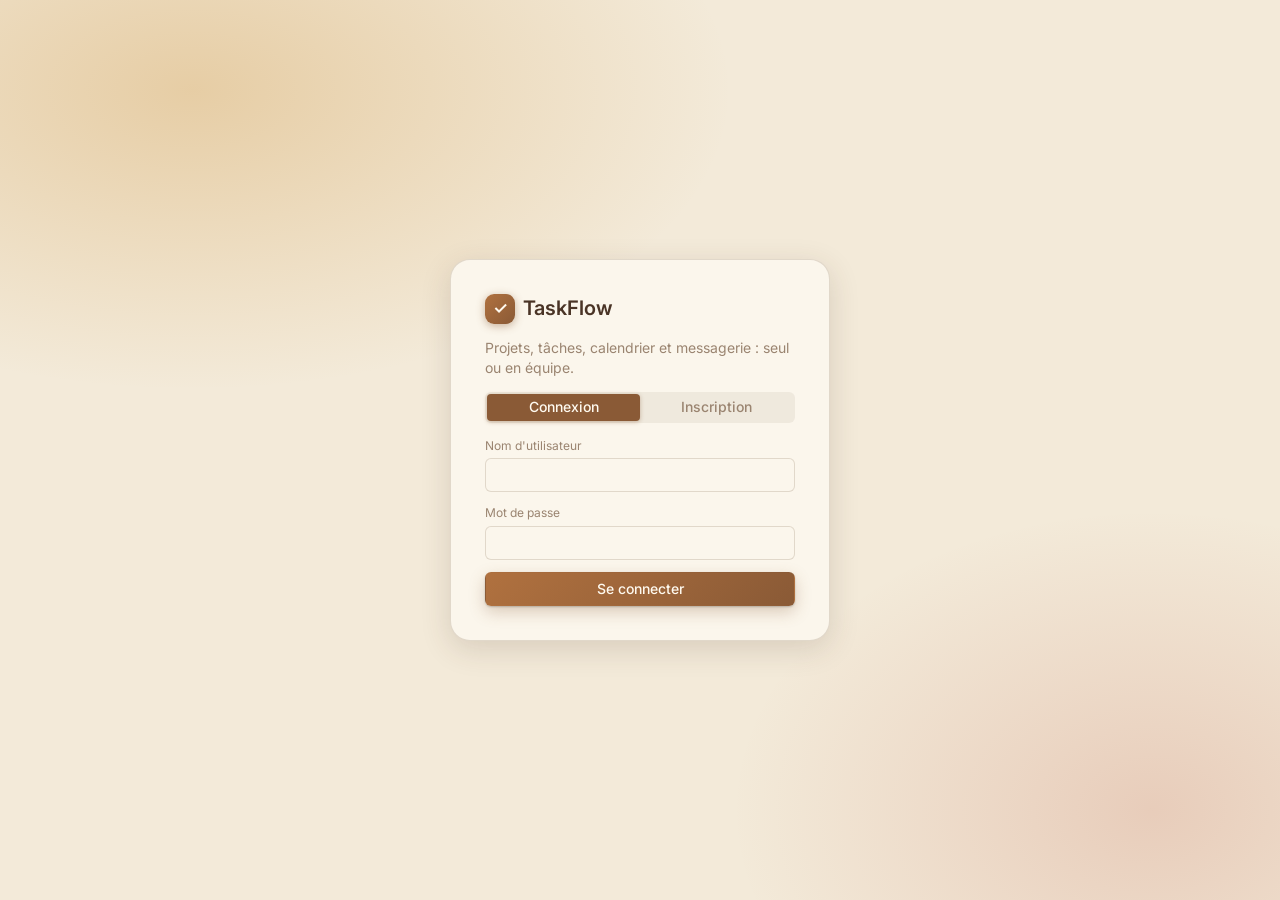
==== commit 33e6af64: "Application installable (PWA), illustrations, documentation complète, benchmark de la simulation, co" ====
--- a/frontend/index.html
+++ b/frontend/index.html
@@ -7,6 +7,10 @@
   <link rel="preconnect" href="https://fonts.googleapis.com">
   <link rel="preconnect" href="https://fonts.gstatic.com" crossorigin>
   <link href="https://fonts.googleapis.com/css2?family=Inter:wght@400;500;600;700&display=swap" rel="stylesheet">
+  <meta name="theme-color" content="#8a5a36">
+  <link rel="manifest" href="manifest.webmanifest">
+  <link rel="icon" href="icons/icon.svg" type="image/svg+xml">
+  <link rel="apple-touch-icon" href="icons/apple-touch-icon.png">
   <link rel="stylesheet" href="css/style.css">
   <script src="config.js"></script>
   <script>
@@ -26,7 +30,7 @@
   <div id="auth" hidden>
     <div class="auth-card">
       <div class="brand big"><span class="logo">✓</span> TaskFlow</div>
-      <p class="muted">Vos tâches, seul ou en équipe, dans un calendrier.</p>
+      <p class="muted">Projets, tâches, calendrier et messagerie : seul ou en équipe.</p>
       <div class="seg" id="auth-tabs">
         <button class="on" data-auth-tab="login">Connexion</button>
         <button data-auth-tab="register">Inscription</button>
--- a/frontend/css/style.css
+++ b/frontend/css/style.css
@@ -287,7 +287,7 @@
 .g-day.wk { background: color-mix(in srgb, var(--hover) 70%, transparent); }
 .g-day.today { color: var(--today); font-weight: 700; }
 .g-body { display: flex; width: max-content; }
-.g-names { position: sticky; left: 0; z-index: 4; flex: none; width: 260px; background: var(--bg); border-right: 1px solid var(--border); }
+.g-names { position: sticky; left: 0; z-index: 9; flex: none; width: 260px; background: var(--bg); border-right: 1px solid var(--border); }
 .g-name { display: flex; align-items: center; gap: 8px; padding: 0 12px; border-bottom: 1px solid color-mix(in srgb, var(--border) 55%, transparent); cursor: pointer; font-size: 13px; }
 .g-name:hover { background: var(--hover); }
 .g-name.done { color: var(--muted); }
@@ -774,3 +774,135 @@
 .hero-actions { margin: 0; }
 .hero-actions .btn { user-select: none; background: var(--bg); border-radius: 999px; padding: 7px 14px; box-shadow: var(--shadow-sm); }
 .hero-actions .btn:hover { background: var(--bg); border-color: var(--accent); color: var(--accent); backdrop-filter: none; }
+
+.me-btn { display: flex; align-items: center; gap: 8px; flex: 1; min-width: 0; text-align: left; padding: 3px; border-radius: var(--radius); }
+.me-btn:hover { background: var(--hover); }
+.account-head { display: flex; align-items: center; gap: 12px; margin: 10px 0 4px; }
+.account-head .avatar { width: 38px; height: 38px; font-size: 13px; }
+.modal-card h3 { font-size: 13px; margin: 16px 0 4px; }
+.danger-title { color: var(--danger); }
+
+
+/* messagerie : outils de message, réponses, réactions, pièces jointes */
+.chat-search { display: flex; align-items: center; gap: 8px; padding: 6px 10px; margin: 0 0 6px; border: 1px solid var(--border); border-radius: 10px; color: var(--muted); background: var(--bg); }
+.chat-search:focus-within { border-color: var(--accent); box-shadow: 0 0 0 3px color-mix(in srgb, var(--accent) 18%, transparent); }
+.chat-search input { border: 0; background: none; padding: 0; flex: 1; min-width: 0; outline: none; color: var(--text); }
+.chat-search input::-webkit-search-cancel-button { cursor: pointer; }
+.crow.hit .crow-main small { white-space: normal; display: -webkit-box; -webkit-line-clamp: 2; -webkit-box-orient: vertical; }
+.cmsg { position: relative; }
+.cmsg-tools { position: absolute; right: 8px; top: -14px; display: none; gap: 2px; padding: 2px; background: var(--bg); border: 1px solid var(--border); border-radius: 8px; box-shadow: var(--shadow-sm); z-index: 3; }
+.cmsg:hover .cmsg-tools, .cmsg:focus-within .cmsg-tools { display: flex; }
+.cmsg-tools .icon-btn { height: 26px; min-width: 26px; }
+.cmsg-tools .icon-btn.danger:hover { color: var(--danger); }
+.cmsg.flash { animation: flash 1.6s ease; }
+@keyframes flash { 0%, 60% { background: color-mix(in srgb, var(--amber) 35%, transparent); } 100% { background: transparent; } }
+.cmsg-quote { display: flex; flex-direction: column; text-align: left; padding: 2px 10px; margin: 2px 0 4px; border-left: 3px solid var(--accent); border-radius: 0 6px 6px 0; background: var(--hover); max-width: 560px; }
+.cmsg-quote b { font-size: 12px; color: var(--accent); }
+.cmsg-quote span { font-size: 12.5px; color: var(--muted); overflow: hidden; text-overflow: ellipsis; white-space: nowrap; }
+.edited { font-size: 11px; color: var(--muted); }
+.cmsg-edit textarea { width: 100%; resize: vertical; padding: 8px 10px; border-radius: 10px; }
+.cmsg-edit .row { margin-top: 6px; flex-wrap: wrap; }
+.reacts { display: flex; flex-wrap: wrap; gap: 4px; margin-top: 4px; position: relative; }
+.react { display: inline-flex; align-items: center; gap: 4px; padding: 1px 8px; border-radius: 999px; border: 1px solid var(--border); background: var(--bg); font-size: 13px; }
+.react span { font-size: 12px; color: var(--muted); }
+.react:hover:not(:disabled) { border-color: var(--accent); }
+.react.mine { background: color-mix(in srgb, var(--accent) 16%, var(--bg)); border-color: var(--accent); }
+.react.mine span { color: var(--accent); font-weight: 600; }
+.react-picker { display: inline-flex; gap: 2px; padding: 3px; background: var(--bg); border: 1px solid var(--border); border-radius: 999px; box-shadow: var(--shadow); animation: pop 0.14s var(--ease); }
+.react-picker button { font-size: 17px; width: 30px; height: 30px; border-radius: 50%; }
+.react-picker button:hover { background: var(--hover); transform: scale(1.18); }
+.atts { display: flex; flex-wrap: wrap; gap: 8px; margin-top: 6px; }
+.att.img { border: 1px solid var(--border); border-radius: 10px; overflow: hidden; background: var(--hover); max-width: 280px; }
+.att.img img { display: block; max-width: 280px; max-height: 200px; min-width: 80px; min-height: 60px; object-fit: cover; }
+.att.file { display: flex; align-items: center; gap: 8px; padding: 8px 12px; border: 1px solid var(--border); border-radius: 10px; background: var(--bg); max-width: 320px; }
+.att.file:hover { border-color: var(--accent); }
+.att-name { overflow: hidden; text-overflow: ellipsis; white-space: nowrap; font-weight: 500; }
+.att small { color: var(--muted); flex: none; }
+.tchips { display: flex; flex-wrap: wrap; gap: 6px; margin-top: 6px; }
+.tchip { display: inline-flex; align-items: center; gap: 6px; padding: 2px 10px; border-radius: 8px; font-size: 12.5px; font-weight: 500; border: 1px solid color-mix(in srgb, var(--teal) 45%, var(--border)); background: color-mix(in srgb, var(--teal) 10%, var(--bg)); color: var(--text); max-width: 360px; overflow: hidden; text-overflow: ellipsis; white-space: nowrap; }
+.tchip.done { text-decoration: line-through; opacity: 0.7; }
+.tchip:hover { border-color: var(--teal); }
+.composer { flex-wrap: wrap; }
+.composer-row { display: flex; align-items: flex-end; gap: 8px; flex: 1 1 100%; }
+.composer-row textarea { flex: 1; }
+.attach { align-self: flex-end; height: 38px; min-width: 38px; }
+.reply-bar { flex: 1 1 100%; display: flex; align-items: center; justify-content: space-between; gap: 8px; padding: 6px 10px; border-left: 3px solid var(--accent); background: var(--hover); border-radius: 0 8px 8px 0; font-size: 12.5px; }
+.reply-bar span { overflow: hidden; text-overflow: ellipsis; white-space: nowrap; }
+.file-chips { flex: 1 1 100%; display: flex; flex-wrap: wrap; gap: 6px; }
+.file-chip { display: inline-flex; align-items: center; gap: 6px; padding: 3px 4px 3px 10px; border: 1px solid var(--border); border-radius: 999px; font-size: 12.5px; background: var(--bg); }
+.file-chip small { color: var(--muted); }
+.tnum { font-variant-numeric: tabular-nums; color: var(--teal); font-weight: 600; min-width: 34px; }
+.mention-item .ellipsis { max-width: 320px; }
+
+
+/* événements : glisser-déposer, redimensionnement, séries, invitations */
+.cevent { cursor: grab; touch-action: none; user-select: none; }
+.cevent.ro { cursor: pointer; }
+.cevent.dragging { opacity: 0.85; box-shadow: var(--shadow); z-index: 6; cursor: grabbing; transition: none; }
+.cevent-resize { position: absolute; left: 0; right: 0; bottom: 0; height: 8px; cursor: ns-resize; }
+.cevent-resize::after { content: ""; position: absolute; left: 50%; bottom: 2px; width: 22px; margin-left: -11px; height: 3px; border-radius: 2px; background: color-mix(in srgb, var(--c) 55%, transparent); opacity: 0; }
+.cevent:hover .cevent-resize::after { opacity: 1; }
+.cevent.pending { border-left-style: dashed; background-image: repeating-linear-gradient(135deg, transparent 0 6px, color-mix(in srgb, var(--c) 12%, transparent) 6px 7px); }
+.cevent.declined, .mevent.declined { opacity: 0.45; }
+.cevent.declined b, .mevent.declined span { text-decoration: line-through; }
+.ebadges { display: inline-flex; gap: 3px; margin-left: 5px; vertical-align: -1px; opacity: 0.75; }
+.ebadges:empty { display: none; }
+.cghost { position: absolute; left: 2px; right: 2px; border-radius: 7px; background: color-mix(in srgb, var(--accent) 22%, transparent); border: 2px dashed var(--accent); pointer-events: none; z-index: 5; font-size: 12px; padding: 2px 6px; color: var(--accent); }
+.when + .when { margin-top: 0; }
+.rec-row { display: grid; grid-template-columns: 1fr 1fr; gap: 10px; margin-top: 8px; }
+.invitees { display: flex; flex-direction: column; gap: 2px; max-height: 150px; overflow-y: auto; border: 1px solid var(--border); border-radius: 8px; padding: 6px 8px; margin-top: 4px; }
+.invitees label { display: flex; align-items: center; gap: 8px; font-weight: 400; }
+.invitees .st { margin-left: auto; font-size: 11px; color: var(--muted); }
+.rsvp { display: flex; align-items: center; gap: 8px; padding: 8px 10px; margin: 10px 0 0; border-radius: 10px; background: color-mix(in srgb, var(--amber) 14%, transparent); }
+.rsvp .grow { font-size: 13px; }
+.notif.invite .invite-actions { display: flex; gap: 6px; margin-top: 6px; }
+.notif .badge-status { font-size: 11px; padding: 1px 8px; border-radius: 999px; background: var(--hover); color: var(--muted); }
+
+div.block { margin-top: 12px; }
+.label-text { display: block; margin-bottom: 2px; }
+
+.notif.invite { cursor: default; }
+.notif-open { text-align: left; display: flex; flex-direction: column; border-radius: 6px; }
+.notif-open:hover { color: var(--accent); }
+.notif-open small { color: var(--muted); }
+
+
+/* charge de l'équipe et simulation */
+.wl { display: flex; flex-direction: column; gap: 14px; padding: 16px; }
+.wl .card header { align-items: center; }
+.wl-grid { display: grid; grid-template-columns: minmax(120px, 180px) repeat(var(--cols), minmax(70px, 1fr)); gap: 6px; margin: 12px 0 8px; align-items: stretch; }
+.wl-head { font-size: 12px; color: var(--muted); text-align: center; padding-bottom: 2px; }
+.wl-who { display: flex; align-items: center; gap: 8px; min-width: 0; font-weight: 500; }
+.wl-cell { display: flex; flex-direction: column; align-items: center; justify-content: center; border-radius: 10px; padding: 8px 4px; min-height: 52px; background: var(--hover); }
+.wl-cell small { color: var(--muted); font-size: 11px; }
+.lv-none { color: var(--muted); }
+.wl-cell.lv-free, .wl-legend .lv-free { background: color-mix(in srgb, var(--teal) 14%, var(--bg)); }
+.wl-cell.lv-ok, .wl-legend .lv-ok { background: color-mix(in srgb, var(--ok) 22%, var(--bg)); }
+.wl-cell.lv-high, .wl-legend .lv-high { background: color-mix(in srgb, var(--amber) 38%, var(--bg)); }
+.wl-cell.lv-over, .wl-legend .lv-over { background: color-mix(in srgb, var(--today) 38%, var(--bg)); }
+.wl-cell.lv-over b { color: var(--today); }
+.wl-legend { display: flex; gap: 8px; font-size: 11px; margin-bottom: 8px; }
+.wl-legend span { padding: 2px 10px; border-radius: 999px; }
+h3.sub { margin: 14px 0 6px; font-size: 13px; }
+.sugg { display: flex; align-items: center; gap: 10px; padding: 8px 10px; border: 1px solid var(--border); border-radius: 10px; margin-bottom: 6px; }
+.sugg-ico { color: var(--accent); }
+.sim { display: flex; flex-direction: column; }
+.sim-row { display: flex; align-items: center; gap: 12px; padding: 7px 0; border-bottom: 1px solid color-mix(in srgb, var(--border) 60%, transparent); }
+.sim-row:last-child { border-bottom: 0; }
+.sim-bar { width: 160px; height: 8px; border-radius: 4px; background: var(--hover); overflow: hidden; flex: none; }
+.sim-bar i { display: block; height: 100%; border-radius: 4px; background: var(--ok); }
+.sim-bar i.hot { background: var(--today); }
+.sim-val { width: 90px; text-align: right; font-weight: 600; flex: none; }
+.sim-pushed { width: 130px; text-align: right; flex: none; }
+
+
+/* illustrations des écrans vides */
+.art { display: block; margin: 0 auto 10px; }
+.a-main { fill: color-mix(in srgb, var(--accent) 16%, var(--bg)); stroke: color-mix(in srgb, var(--accent) 35%, transparent); stroke-width: 1.5; }
+.a-accent { fill: var(--accent); }
+.a-amber { fill: var(--amber); }
+.a-light { fill: color-mix(in srgb, var(--accent) 38%, var(--bg)); }
+.a-light2 { fill: color-mix(in srgb, var(--on-accent) 55%, transparent); }
+.a-check { fill: none; stroke: var(--on-accent); stroke-width: 2.4; stroke-linecap: round; stroke-linejoin: round; }
+.empty { text-align: center; }
+.empty h2 { margin: 6px 0 4px; }
